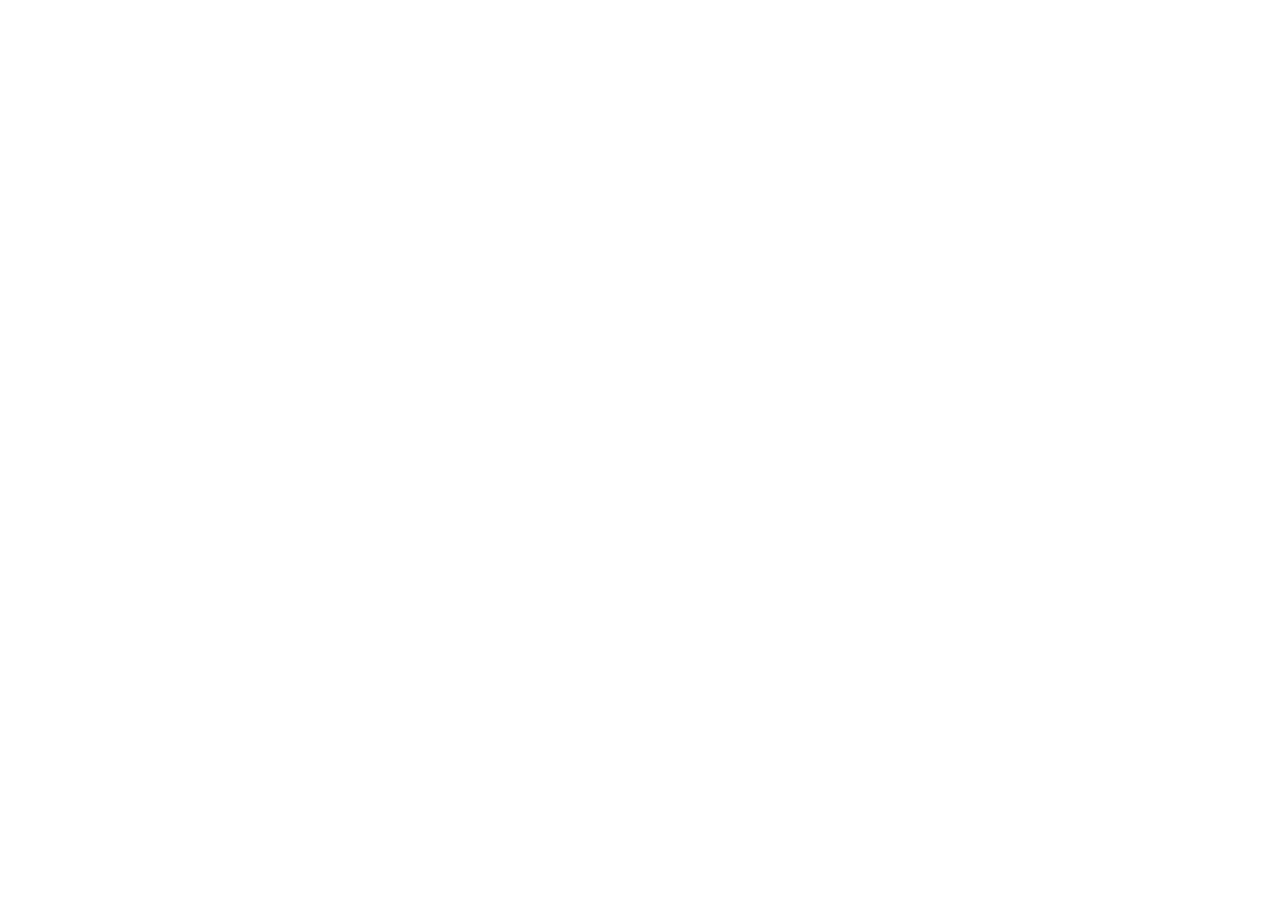
==== docs/index.html @ fcec2d0f "Update index.html" ====
<!DOCTYPE html>
<html lang="en">
<head>
    <meta charset="UTF-8">
    <meta name="viewport" content="width=device-width, initial-scale=1.0">
    <!-- Icon -->
    <script src="https://mcengine.github.io/bootstrap/script/favicon.js"></script>
    <!-- Title -->
    <title>MCEngine</title>
</head>
<body>
</body>
</html>
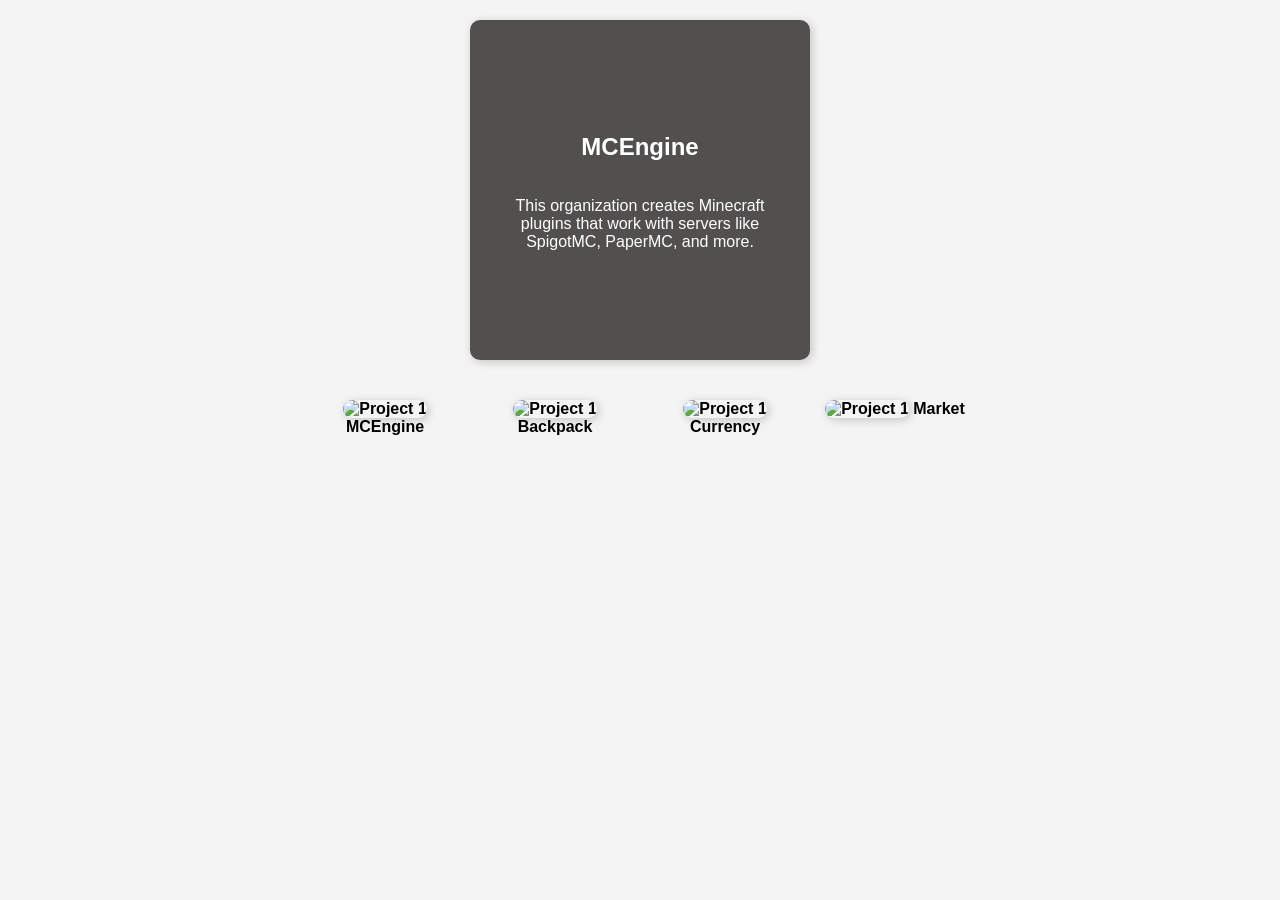
==== commit bca5feba: "Create an example information" ====
--- a/docs/index.html
+++ b/docs/index.html
@@ -5,9 +5,44 @@
     <meta name="viewport" content="width=device-width, initial-scale=1.0">
     <!-- Icon -->
     <script src="https://mcengine.github.io/bootstrap/script/favicon.js"></script>
+    <!-- CSS -->
+     <link rel="stylesheet" href="style.css">
     <!-- Title -->
     <title>MCEngine</title>
 </head>
 <body>
+    <!-- Top Square Box -->
+    <div class="header-box">
+        <h2>MCEngine</h2>
+        <p>This organization creates Minecraft plugins that work with servers like SpigotMC, PaperMC, and more.</p>
+    </div>
+
+    <!-- Project Display Loop -->
+    <div class="project-container">
+        <div class="project-item">
+            <a href="https://mcengine.github.io/mcengine-website">
+                <img src="https://i.imgur.com/gR5adWK.png" alt="Project 1">
+                MCEngine
+            </a>
+        </div>
+        <div class="project-item">
+            <a href="https://mcengine.github.io/MCEngine/backpack-website">
+                <img src="https://i.imgur.com/gR5adWK.png" alt="Project 1">
+                Backpack
+            </a>
+        </div>
+        <div class="project-item">
+            <a href="https://mcengine.github.io/MCEngine/currency-website">
+                <img src="https://i.imgur.com/gR5adWK.png" alt="Project 1">
+                Currency
+            </a>
+        </div>
+        <div class="project-item">
+            <a href="https://mcengine.github.io/MCEngine/market-website">
+                <img src="https://i.imgur.com/gR5adWK.png" alt="Project 1">
+                Market
+            </a>
+        </div>
+    </div>
 </body>
 </html>
--- a/docs/style.css
+++ b/docs/style.css
@@ -0,0 +1,53 @@
+body {
+    font-family: Arial, sans-serif;
+    text-align: center;
+    background-color: #f4f4f4;
+}
+
+/* Square Box at the Top */
+.header-box {
+    width: 300px;
+    height: 300px;
+    background-color: #524f4f;
+    color: white;
+    display: flex;
+    flex-direction: column;
+    justify-content: center;
+    align-items: center;
+    margin: 20px auto;
+    border-radius: 10px;
+    padding: 20px;
+    box-shadow: 2px 2px 10px rgba(0, 0, 0, 0.2);
+}
+
+/* Project Grid */
+.project-container {
+    display: flex;
+    flex-wrap: wrap;
+    justify-content: center;
+    gap: 20px;
+    padding: 20px;
+}
+
+.project-item {
+    width: 150px;
+    text-align: center;
+}
+
+.project-item a {
+    display: block;
+    text-decoration: none;
+    color: black;
+    font-weight: bold;
+}
+
+.project-item img {
+    width: 150;
+    height: 150px;
+    border-radius: 10px;
+    box-shadow: 2px 2px 10px rgba(0, 0, 0, 0.2);
+}
+
+.project-item a:hover {
+    color: blue;
+}
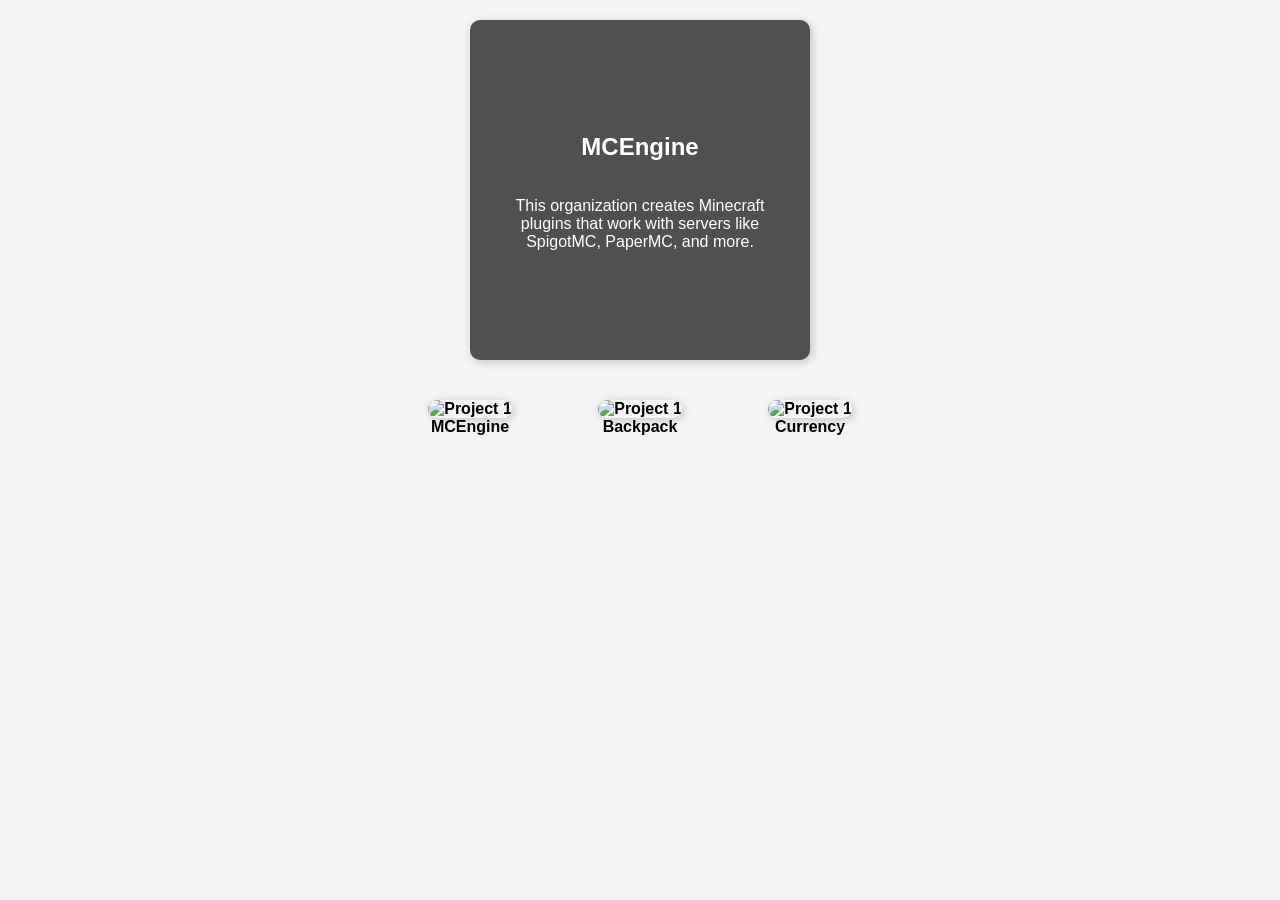
==== commit 61e6ae22: "Del invalid url, market" ====
--- a/docs/index.html
+++ b/docs/index.html
@@ -26,21 +26,15 @@
             </a>
         </div>
         <div class="project-item">
-            <a href="https://mcengine.github.io/MCEngine/backpack-website">
+            <a href="https://mcengine.github.io/backpack-website">
                 <img src="https://i.imgur.com/gR5adWK.png" alt="Project 1">
                 Backpack
             </a>
         </div>
         <div class="project-item">
-            <a href="https://mcengine.github.io/MCEngine/currency-website">
+            <a href="https://mcengine.github.io/currency-website">
                 <img src="https://i.imgur.com/gR5adWK.png" alt="Project 1">
                 Currency
-            </a>
-        </div>
-        <div class="project-item">
-            <a href="https://mcengine.github.io/MCEngine/market-website">
-                <img src="https://i.imgur.com/gR5adWK.png" alt="Project 1">
-                Market
             </a>
         </div>
     </div>
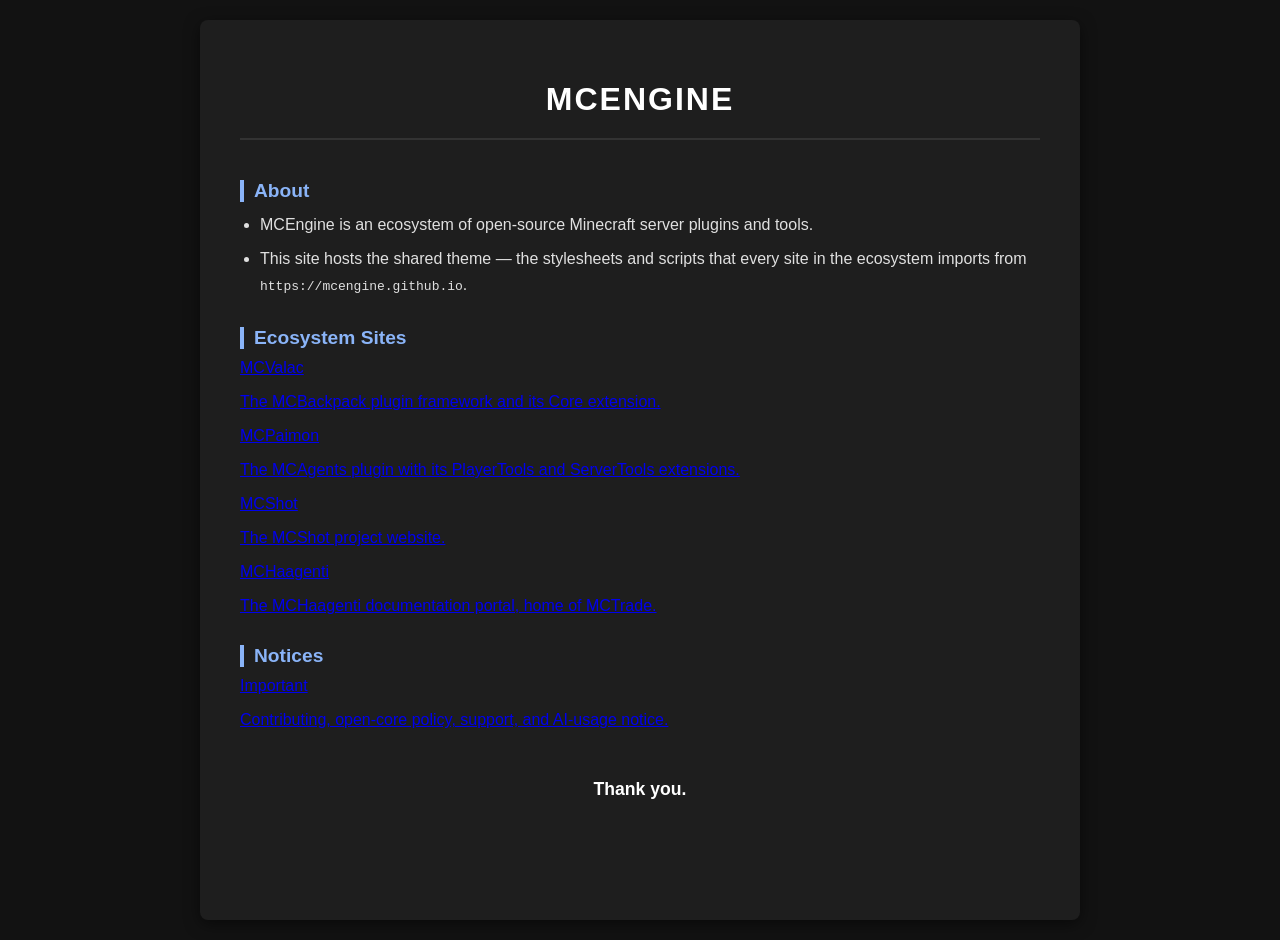
==== commit 5950a068: "feat: add ecosystem homepage with navigation blocks The site root now serves an entry page with bloc" ====
--- a/docs/index.html
+++ b/docs/index.html
@@ -3,40 +3,52 @@
 <head>
     <meta charset="UTF-8">
     <meta name="viewport" content="width=device-width, initial-scale=1.0">
-    <!-- Icon -->
-    <script src="https://mcengine.github.io/bootstrap/script/favicon.js"></script>
-    <!-- CSS -->
-     <link rel="stylesheet" href="style.css">
-    <!-- Title -->
     <title>MCEngine</title>
+    <link rel="stylesheet" href="styles/main/style.css">
+    <link rel="stylesheet" href="styles/important/main.css">
+    <script src="scripts/main/script.js" defer></script>
 </head>
 <body>
-    <!-- Top Square Box -->
-    <div class="header-box">
-        <h2>MCEngine</h2>
-        <p>This organization creates Minecraft plugins that work with servers like SpigotMC, PaperMC, and more.</p>
+
+    <div class="container">
+        <h1>MCEngine</h1>
+
+        <h2>About</h2>
+        <ul>
+            <li>MCEngine is an ecosystem of open-source Minecraft server plugins and tools.</li>
+            <li>This site hosts the shared theme — the stylesheets and scripts that every site in the ecosystem imports from <code>https://mcengine.github.io</code>.</li>
+        </ul>
+
+        <h2>Ecosystem Sites</h2>
+        <div class="blocks">
+            <a class="block" href="https://mcvalac.github.io/">
+                <div class="block-title">MCValac</div>
+                <p>The MCBackpack plugin framework and its Core extension.</p>
+            </a>
+            <a class="block" href="https://mcpaimon.github.io/">
+                <div class="block-title">MCPaimon</div>
+                <p>The MCAgents plugin with its PlayerTools and ServerTools extensions.</p>
+            </a>
+            <a class="block" href="https://mcshot.github.io/">
+                <div class="block-title">MCShot</div>
+                <p>The MCShot project website.</p>
+            </a>
+            <a class="block" href="https://mchaagenti.github.io/">
+                <div class="block-title">MCHaagenti</div>
+                <p>The MCHaagenti documentation portal, home of MCTrade.</p>
+            </a>
+        </div>
+
+        <h2>Notices</h2>
+        <div class="blocks">
+            <a class="block" href="important/">
+                <div class="block-title">Important</div>
+                <p>Contributing, open-core policy, support, and AI-usage notice.</p>
+            </a>
+        </div>
+
+        <div class="footer">Thank you.</div>
     </div>
 
-    <!-- Project Display Loop -->
-    <div class="project-container">
-        <div class="project-item">
-            <a href="https://mcengine.github.io/mcengine-website">
-                <img src="https://i.imgur.com/gR5adWK.png" alt="Project 1">
-                MCEngine
-            </a>
-        </div>
-        <div class="project-item">
-            <a href="https://mcengine.github.io/backpack-website">
-                <img src="https://i.imgur.com/gR5adWK.png" alt="Project 1">
-                Backpack
-            </a>
-        </div>
-        <div class="project-item">
-            <a href="https://mcengine.github.io/currency-website">
-                <img src="https://i.imgur.com/gR5adWK.png" alt="Project 1">
-                Currency
-            </a>
-        </div>
-    </div>
 </body>
 </html>
--- a/docs/styles/main/style.css
+++ b/docs/styles/main/style.css
@@ -0,0 +1,11 @@
+/* --- General Reset & Night Theme --- */
+body {
+    background-color: #121212; /* Very dark background */
+    color: #e0e0e0; /* Light gray text for eye comfort */
+    font-family: -apple-system, BlinkMacSystemFont, "Segoe UI", Roboto, Helvetica, Arial, sans-serif;
+    margin: 0;
+    padding: 20px;
+    display: flex;
+    justify-content: center;
+    min-height: 100vh;
+}
--- a/docs/styles/important/main.css
+++ b/docs/styles/important/main.css
@@ -0,0 +1,74 @@
+/* --- Main Container --- */
+.container {
+    max-width: 800px;
+    width: 100%;
+    background-color: #1e1e1e; /* Dark card background */
+    padding: 40px;
+    border-radius: 8px;
+    box-shadow: 0 4px 15px rgba(0,0,0,0.5);
+    overflow-wrap: break-word;
+    word-wrap: break-word;
+}
+
+/* --- Headings --- */
+h1 {
+    text-align: center; /* Centered IMPORTANT */
+    text-transform: uppercase;
+    letter-spacing: 2px;
+    color: #ffffff;
+    margin-bottom: 40px;
+    border-bottom: 2px solid #333;
+    padding-bottom: 20px;
+}
+
+h2 {
+    color: #8ab4f8; /* Soft blue accent color */
+    font-size: 1.2rem;
+    margin-top: 30px;
+    margin-bottom: 10px;
+    border-left: 4px solid #8ab4f8; /* stylistic left border */
+    padding-left: 10px;
+}
+
+/* --- Lists --- */
+ul {
+    list-style-type: disc; /* Bullet points */
+    padding-left: 20px;    /* Indentation */
+    margin: 0;
+}
+
+li {
+    margin-bottom: 8px;    /* Space between lines */
+    line-height: 1.6;
+}
+
+/* --- Warning block --- */
+.warning {
+    margin-top: 40px;
+    padding: 24px;
+    border: 1px solid #ff6b6b;
+    background-color: rgba(255, 107, 107, 0.08);
+    color: #ff6b6b;
+    text-align: center;
+    border-radius: 8px;
+}
+
+.warning-title {
+    text-transform: uppercase;
+    font-weight: 700;
+    letter-spacing: 1px;
+    margin-bottom: 12px;
+}
+
+.warning p {
+    margin: 6px 0;
+}
+
+/* --- Footer --- */
+.footer {
+    text-align: center; /* Centered Thank you */
+    margin-top: 50px;
+    font-weight: bold;
+    font-size: 1.1rem;
+    color: #fff;
+}
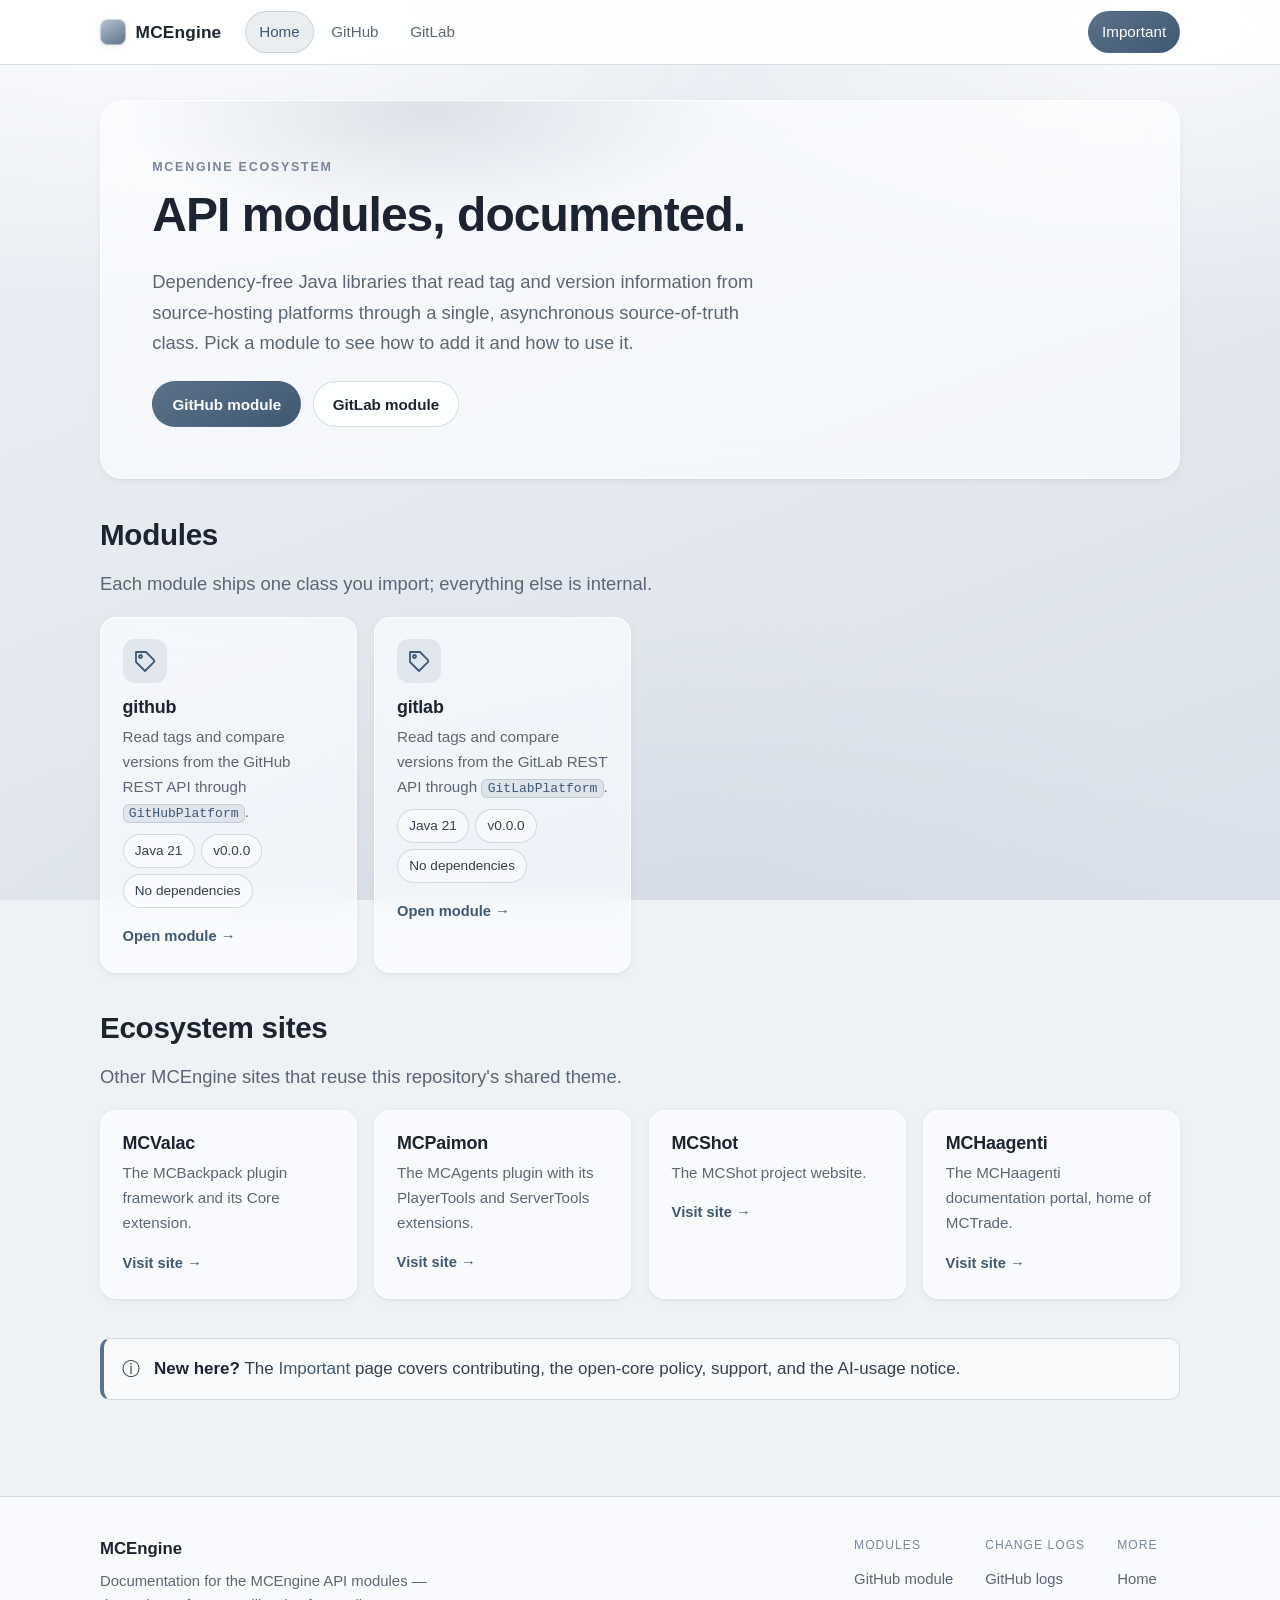
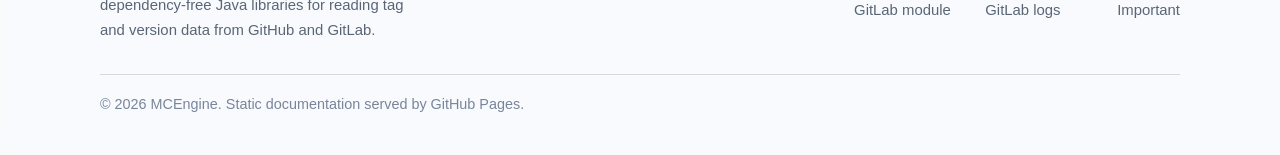
==== commit cfe7a8ce: "feat: add module documentation pages and versioned change logs Rebuild the homepage with card links " ====
--- a/docs/index.html
+++ b/docs/index.html
@@ -1,54 +1,120 @@
 <!DOCTYPE html>
 <html lang="en">
 <head>
-    <meta charset="UTF-8">
-    <meta name="viewport" content="width=device-width, initial-scale=1.0">
-    <title>MCEngine</title>
-    <link rel="stylesheet" href="styles/main/style.css">
-    <link rel="stylesheet" href="styles/important/main.css">
-    <script src="scripts/main/script.js" defer></script>
+  <meta charset="UTF-8">
+  <meta name="viewport" content="width=device-width, initial-scale=1.0">
+  <title>MCEngine — API modules documentation</title>
+  <meta name="description" content="Documentation portal for the MCEngine API modules: dependency-free Java libraries that read tag and version data from GitHub and GitLab.">
+  <script>
+    window.SITE_ROOT = "";
+    window.PAGE_SECTION = "home";
+  </script>
+  <link rel="stylesheet" href="css/main.css">
+  <link rel="stylesheet" href="css/shared/layout.css">
+  <link rel="stylesheet" href="css/shared/components.css">
+  <link rel="stylesheet" href="css/home/home.css">
+  <script src="js/site.js" defer></script>
 </head>
 <body>
+  <div id="site-header"></div>
 
-    <div class="container">
-        <h1>MCEngine</h1>
+  <main class="container">
+    <section class="hero">
+      <span class="eyebrow">MCEngine ecosystem</span>
+      <h1>API modules, documented.</h1>
+      <p class="lead">Dependency-free Java libraries that read tag and version
+        information from source-hosting platforms through a single, asynchronous
+        source-of-truth class. Pick a module to see how to add it and how to use it.</p>
+      <div class="btn-row" style="margin-top:1.4rem">
+        <a class="btn btn--primary" href="github/index.html">GitHub module</a>
+        <a class="btn" href="gitlab/index.html">GitLab module</a>
+      </div>
+    </section>
 
-        <h2>About</h2>
-        <ul>
-            <li>MCEngine is an ecosystem of open-source Minecraft server plugins and tools.</li>
-            <li>This site hosts the shared theme — the stylesheets and scripts that every site in the ecosystem imports from <code>https://mcengine.github.io</code>.</li>
-        </ul>
+    <section class="home-section" aria-labelledby="modules-title">
+      <div class="home-section__head">
+        <h2 id="modules-title" class="section-title">Modules</h2>
+        <p class="lead">Each module ships one class you import; everything else is internal.</p>
+      </div>
+      <div class="card-grid">
+        <a class="card" href="github/index.html">
+          <span class="card__icon" aria-hidden="true">
+            <svg viewBox="0 0 24 24" fill="none" stroke="currentColor" stroke-width="1.8" stroke-linecap="round" stroke-linejoin="round">
+              <path d="M20.59 13.41 12 22l-9-9V3h10l7.59 7.59a2 2 0 0 1 0 2.82Z"></path>
+              <circle cx="7.5" cy="7.5" r="1.5"></circle>
+            </svg>
+          </span>
+          <h3 class="card__title">github</h3>
+          <p class="card__desc">Read tags and compare versions from the GitHub REST API through
+            <code>GitHubPlatform</code>.</p>
+          <div class="module-meta">
+            <span class="chip">Java 21</span>
+            <span class="chip">v0.0.0</span>
+            <span class="chip">No dependencies</span>
+          </div>
+          <span class="card__more">Open module &rarr;</span>
+        </a>
 
-        <h2>Ecosystem Sites</h2>
-        <div class="blocks">
-            <a class="block" href="https://mcvalac.github.io/">
-                <div class="block-title">MCValac</div>
-                <p>The MCBackpack plugin framework and its Core extension.</p>
-            </a>
-            <a class="block" href="https://mcpaimon.github.io/">
-                <div class="block-title">MCPaimon</div>
-                <p>The MCAgents plugin with its PlayerTools and ServerTools extensions.</p>
-            </a>
-            <a class="block" href="https://mcshot.github.io/">
-                <div class="block-title">MCShot</div>
-                <p>The MCShot project website.</p>
-            </a>
-            <a class="block" href="https://mchaagenti.github.io/">
-                <div class="block-title">MCHaagenti</div>
-                <p>The MCHaagenti documentation portal, home of MCTrade.</p>
-            </a>
+        <a class="card" href="gitlab/index.html">
+          <span class="card__icon" aria-hidden="true">
+            <svg viewBox="0 0 24 24" fill="none" stroke="currentColor" stroke-width="1.8" stroke-linecap="round" stroke-linejoin="round">
+              <path d="M20.59 13.41 12 22l-9-9V3h10l7.59 7.59a2 2 0 0 1 0 2.82Z"></path>
+              <circle cx="7.5" cy="7.5" r="1.5"></circle>
+            </svg>
+          </span>
+          <h3 class="card__title">gitlab</h3>
+          <p class="card__desc">Read tags and compare versions from the GitLab REST API through
+            <code>GitLabPlatform</code>.</p>
+          <div class="module-meta">
+            <span class="chip">Java 21</span>
+            <span class="chip">v0.0.0</span>
+            <span class="chip">No dependencies</span>
+          </div>
+          <span class="card__more">Open module &rarr;</span>
+        </a>
+      </div>
+    </section>
+
+    <section class="home-section" aria-labelledby="ecosystem-title">
+      <div class="home-section__head">
+        <h2 id="ecosystem-title" class="section-title">Ecosystem sites</h2>
+        <p class="lead">Other MCEngine sites that reuse this repository's shared theme.</p>
+      </div>
+      <div class="card-grid">
+        <a class="card" href="https://mcvalac.github.io/" target="_blank" rel="noopener">
+          <h3 class="card__title">MCValac</h3>
+          <p class="card__desc">The MCBackpack plugin framework and its Core extension.</p>
+          <span class="card__more">Visit site &rarr;</span>
+        </a>
+        <a class="card" href="https://mcpaimon.github.io/" target="_blank" rel="noopener">
+          <h3 class="card__title">MCPaimon</h3>
+          <p class="card__desc">The MCAgents plugin with its PlayerTools and ServerTools extensions.</p>
+          <span class="card__more">Visit site &rarr;</span>
+        </a>
+        <a class="card" href="https://mcshot.github.io/" target="_blank" rel="noopener">
+          <h3 class="card__title">MCShot</h3>
+          <p class="card__desc">The MCShot project website.</p>
+          <span class="card__more">Visit site &rarr;</span>
+        </a>
+        <a class="card" href="https://mchaagenti.github.io/" target="_blank" rel="noopener">
+          <h3 class="card__title">MCHaagenti</h3>
+          <p class="card__desc">The MCHaagenti documentation portal, home of MCTrade.</p>
+          <span class="card__more">Visit site &rarr;</span>
+        </a>
+      </div>
+    </section>
+
+    <section class="home-section">
+      <div class="callout callout--info">
+        <span class="callout__icon" aria-hidden="true">&#9432;</span>
+        <div class="callout__body">
+          <p><strong>New here?</strong> The <a href="important/index.html">Important</a> page
+            covers contributing, the open-core policy, support, and the AI-usage notice.</p>
         </div>
+      </div>
+    </section>
+  </main>
 
-        <h2>Notices</h2>
-        <div class="blocks">
-            <a class="block" href="important/">
-                <div class="block-title">Important</div>
-                <p>Contributing, open-core policy, support, and AI-usage notice.</p>
-            </a>
-        </div>
-
-        <div class="footer">Thank you.</div>
-    </div>
-
+  <div id="site-footer"></div>
 </body>
 </html>
--- a/docs/css/main.css
+++ b/docs/css/main.css
@@ -0,0 +1,178 @@
+/* ==========================================================================
+   Silver Glass — root tokens + base element styles.
+   Source of truth for the visual language is DESIGN.md. Rebrand by editing
+   tokens here only; components inherit automatically.
+   ========================================================================== */
+
+:root {
+  /* Palette — white & silver */
+  --white: #ffffff;
+  --silver-050: #f6f8fb;
+  --silver-100: #eef1f6;
+  --silver-200: #e2e7ee;
+  --silver-300: #d2d9e3;
+  --silver-400: #b9c2d0;
+  --silver-500: #9aa6b8;
+  --silver-600: #78859a;
+
+  /* Ink — text */
+  --ink-900: #1b2430;
+  --ink-700: #333f4f;
+  --ink-500: #5a6676;
+  --ink-400: #78859a;
+
+  /* Accent & intent */
+  --accent: #5b7189;
+  --accent-strong: #3f5872;
+  --accent-soft: rgba(91, 113, 137, .12);
+  --sponsor: #d6336c;
+  --sponsor-soft: rgba(214, 51, 108, .10);
+
+  --ok: #1f7a54;
+  --warn: #9a6b16;
+  --danger: var(--sponsor);
+
+  /* Transparent glass surfaces */
+  --glass: rgba(255, 255, 255, .62);
+  --glass-strong: rgba(255, 255, 255, .90);
+  --glass-faint: rgba(255, 255, 255, .40);
+  --glass-border: rgba(255, 255, 255, .75);
+  --hairline: rgba(120, 133, 154, .28);
+  --surface-solid: rgba(255, 255, 255, .98);
+  --blur: saturate(160%) blur(14px);
+
+  /* Shadows */
+  --shadow-sm: 0 1px 2px rgba(27, 36, 48, .06), 0 2px 8px rgba(27, 36, 48, .05);
+  --shadow-md: 0 6px 22px rgba(27, 36, 48, .10);
+  --shadow-lg: 0 18px 48px rgba(27, 36, 48, .16);
+
+  /* Geometry */
+  --radius-sm: 10px;
+  --radius: 16px;
+  --radius-lg: 22px;
+  --maxw: 1120px;
+  --header-h: 64px;
+
+  /* Type */
+  --font: -apple-system, BlinkMacSystemFont, "Segoe UI", Roboto, "Helvetica Neue",
+    Arial, "Noto Sans", sans-serif;
+  --mono: ui-monospace, SFMono-Regular, "SF Mono", "JetBrains Mono", Menlo,
+    Consolas, "Liberation Mono", monospace;
+}
+
+/* ---- Reset ---- */
+*,
+*::before,
+*::after {
+  box-sizing: border-box;
+}
+
+html {
+  scroll-behavior: smooth;
+}
+
+body {
+  margin: 0;
+  min-height: 100vh;
+  font-family: var(--font);
+  font-size: 17px;
+  line-height: 1.65;
+  color: var(--ink-700);
+  -webkit-font-smoothing: antialiased;
+  text-rendering: optimizeLegibility;
+
+  /* Fixed, layered silver gradient backdrop */
+  background-color: var(--silver-100);
+  background-image:
+    radial-gradient(1100px 620px at 12% -8%, rgba(255, 255, 255, .95), rgba(255, 255, 255, 0) 60%),
+    radial-gradient(980px 560px at 92% 2%, rgba(255, 255, 255, .70), rgba(255, 255, 255, 0) 55%),
+    radial-gradient(1200px 760px at 50% 118%, var(--silver-300), rgba(210, 217, 227, 0) 60%),
+    linear-gradient(160deg, var(--silver-100) 0%, #dbe1ea 100%);
+  background-attachment: fixed;
+  background-repeat: no-repeat;
+}
+
+img {
+  max-width: 100%;
+  height: auto;
+}
+
+/* ---- Headings & text ---- */
+h1,
+h2,
+h3,
+h4 {
+  color: var(--ink-900);
+  line-height: 1.18;
+  letter-spacing: -0.01em;
+  margin: 0 0 .5em;
+}
+
+h1 {
+  font-size: clamp(2rem, 4.6vw, 3rem);
+  letter-spacing: -0.02em;
+}
+
+h2 {
+  font-size: clamp(1.4rem, 2.6vw, 1.85rem);
+}
+
+h3 {
+  font-size: 1.2rem;
+}
+
+p {
+  margin: 0 0 1rem;
+}
+
+a {
+  color: var(--accent-strong);
+  text-decoration: none;
+}
+
+a:hover {
+  text-decoration: underline;
+}
+
+strong {
+  color: var(--ink-900);
+}
+
+hr {
+  border: 0;
+  border-top: 1px solid var(--hairline);
+  margin: 2rem 0;
+}
+
+ul,
+ol {
+  margin: 0 0 1rem;
+  padding-left: 1.35rem;
+}
+
+li {
+  margin: .3rem 0;
+}
+
+/* ---- Inline & block code (base; refined in components.css) ---- */
+code {
+  font-family: var(--mono);
+  font-size: .88em;
+}
+
+/* ---- Visible focus for keyboard users ---- */
+:focus-visible {
+  outline: 2px solid var(--accent-strong);
+  outline-offset: 2px;
+  border-radius: 4px;
+}
+
+/* Respect reduced-motion preferences. */
+@media (prefers-reduced-motion: reduce) {
+  * {
+    animation-duration: .001ms !important;
+    animation-iteration-count: 1 !important;
+    transition-duration: .001ms !important;
+    scroll-behavior: auto !important;
+  }
+}
--- a/docs/css/shared/layout.css
+++ b/docs/css/shared/layout.css
@@ -0,0 +1,304 @@
+/* ==========================================================================
+   Silver Glass — shared layout: header/nav, footer, breadcrumbs, container.
+   ========================================================================== */
+
+/* ---- Container ---- */
+.container {
+  width: 100%;
+  max-width: var(--maxw);
+  margin-inline: auto;
+  padding-inline: 20px;
+}
+
+.container.narrow {
+  max-width: 880px;
+}
+
+main {
+  display: block;
+  padding-block: 2.2rem 1rem;
+}
+
+/* ---- Header ---- */
+.site-header {
+  position: sticky;
+  top: 0;
+  z-index: 40;
+  background: var(--glass-strong);
+  -webkit-backdrop-filter: var(--blur);
+  backdrop-filter: var(--blur);
+  border-bottom: 1px solid var(--hairline);
+}
+
+.nav {
+  position: relative;
+  width: 100%;
+  max-width: var(--maxw);
+  margin-inline: auto;
+  padding-inline: 20px;
+  height: var(--header-h);
+  display: flex;
+  align-items: center;
+  gap: 1rem;
+}
+
+.nav__brand {
+  display: inline-flex;
+  align-items: center;
+  gap: .6rem;
+  font-weight: 700;
+  font-size: 1.08rem;
+  color: var(--ink-900);
+  letter-spacing: .01em;
+}
+
+.nav__brand:hover {
+  text-decoration: none;
+}
+
+.nav__brand-mark {
+  width: 26px;
+  height: 26px;
+  border-radius: 8px;
+  background: linear-gradient(150deg, var(--silver-400), var(--accent));
+  box-shadow: inset 0 0 0 1px rgba(255, 255, 255, .45), var(--shadow-sm);
+}
+
+/* ---- Nav links ---- */
+.nav__links {
+  display: flex;
+  align-items: center;
+  gap: .25rem;
+  margin-left: .5rem;
+  flex: 1 1 auto;
+}
+
+.nav__spacer {
+  flex: 1 1 auto;
+}
+
+.nav__link {
+  display: inline-flex;
+  align-items: center;
+  gap: .4rem;
+  padding: .45rem .8rem;
+  border-radius: 999px;
+  color: var(--ink-500);
+  font-weight: 500;
+  font-size: .95rem;
+  border: 1px solid transparent;
+  transition: color .15s ease, background-color .15s ease, border-color .15s ease;
+  white-space: nowrap;
+}
+
+.nav__link:hover {
+  color: var(--ink-900);
+  background: var(--glass-faint);
+  text-decoration: none;
+}
+
+.nav__link.is-active {
+  color: var(--accent-strong);
+  background: var(--accent-soft);
+  border-color: var(--hairline);
+}
+
+.nav__cta {
+  color: var(--white);
+  background: linear-gradient(150deg, var(--accent), var(--accent-strong));
+  border-color: transparent;
+}
+
+.nav__cta:hover {
+  color: var(--white);
+  background: linear-gradient(150deg, var(--accent-strong), var(--accent-strong));
+  box-shadow: var(--shadow-sm);
+}
+
+.nav__cta.is-active {
+  color: var(--white);
+}
+
+/* ---- Optional dropdown (portable; opens on hover / focus-within) ---- */
+.nav__dd {
+  position: relative;
+}
+
+.nav__dd__menu {
+  position: absolute;
+  top: calc(100% + 6px);
+  left: 0;
+  min-width: 190px;
+  display: none;
+  flex-direction: column;
+  gap: .1rem;
+  padding: .35rem;
+  /* Content-covering overlay: opaque, no blur (see DESIGN.md §3). */
+  background: var(--surface-solid);
+  border: 1px solid var(--hairline);
+  border-radius: var(--radius-sm);
+  box-shadow: var(--shadow-md);
+  z-index: 45;
+}
+
+.nav__dd:hover .nav__dd__menu,
+.nav__dd:focus-within .nav__dd__menu {
+  display: flex;
+}
+
+/* ---- Mobile menu toggle ---- */
+.nav__toggle {
+  display: none;
+  margin-left: auto;
+  width: 42px;
+  height: 42px;
+  padding: 0;
+  align-items: center;
+  justify-content: center;
+  background: var(--glass-faint);
+  border: 1px solid var(--hairline);
+  border-radius: 10px;
+  color: var(--ink-900);
+  cursor: pointer;
+}
+
+.nav__toggle:hover {
+  background: var(--glass);
+}
+
+.nav__toggle svg {
+  width: 20px;
+  height: 20px;
+}
+
+@media (max-width: 900px) {
+  .nav__toggle {
+    display: inline-flex;
+  }
+
+  .nav__links {
+    display: none;
+    position: absolute;
+    top: var(--header-h);
+    left: 0;
+    right: 0;
+    margin: 0;
+    flex-direction: column;
+    align-items: stretch;
+    gap: .1rem;
+    padding: .6rem;
+    /* Content-covering overlay: opaque, no blur (see DESIGN.md §3). */
+    background: var(--surface-solid);
+    -webkit-backdrop-filter: none;
+    backdrop-filter: none;
+    border-bottom: 1px solid var(--hairline);
+    box-shadow: var(--shadow-md);
+  }
+
+  .nav__links.is-open {
+    display: flex;
+  }
+
+  .nav__spacer {
+    display: none;
+  }
+
+  .nav__link {
+    justify-content: flex-start;
+  }
+
+  .nav__dd__menu {
+    position: static;
+    display: flex;
+    padding: 0 0 0 .8rem;
+    border: 0;
+    box-shadow: none;
+    background: transparent;
+    min-width: 0;
+  }
+}
+
+/* ---- Breadcrumbs ---- */
+.breadcrumbs {
+  display: flex;
+  flex-wrap: wrap;
+  align-items: center;
+  gap: .45rem;
+  font-size: .9rem;
+  color: var(--ink-400);
+  margin-bottom: 1.2rem;
+}
+
+.breadcrumbs a {
+  color: var(--ink-500);
+}
+
+.breadcrumbs .sep {
+  color: var(--silver-500);
+}
+
+/* ---- Footer ---- */
+.site-footer {
+  margin-top: 4rem;
+  border-top: 1px solid var(--hairline);
+  background: var(--glass);
+  -webkit-backdrop-filter: var(--blur);
+  backdrop-filter: var(--blur);
+}
+
+.site-footer__inner {
+  display: flex;
+  flex-wrap: wrap;
+  gap: 2rem;
+  padding-block: 2.4rem;
+}
+
+.site-footer__brand {
+  flex: 1 1 260px;
+  min-width: 220px;
+}
+
+.site-footer__title {
+  font-weight: 700;
+  color: var(--ink-900);
+  font-size: 1.05rem;
+  margin-bottom: .35rem;
+}
+
+.site-footer__tag {
+  color: var(--ink-500);
+  font-size: .93rem;
+  margin: 0;
+  max-width: 40ch;
+}
+
+.site-footer__col {
+  display: flex;
+  flex-direction: column;
+  gap: .45rem;
+}
+
+.site-footer__col a {
+  color: var(--ink-500);
+  font-size: .93rem;
+}
+
+.site-footer__col a:hover {
+  color: var(--accent-strong);
+}
+
+.site-footer__heading {
+  font-size: .76rem;
+  text-transform: uppercase;
+  letter-spacing: .08em;
+  color: var(--ink-400);
+  margin-bottom: .25rem;
+}
+
+.site-footer__bottom {
+  flex-basis: 100%;
+  border-top: 1px solid var(--hairline);
+  padding-top: 1.1rem;
+  color: var(--ink-400);
+  font-size: .9rem;
+}
--- a/docs/css/shared/components.css
+++ b/docs/css/shared/components.css
@@ -0,0 +1,486 @@
+/* ==========================================================================
+   Silver Glass — shared components. Compose these before writing new CSS.
+   Glass recipe (DESIGN.md §3): translucent fill, hairline highlight border,
+   soft shadow, rounded corners.
+   ========================================================================== */
+
+/* ---- Eyebrow & lead ---- */
+.eyebrow {
+  display: inline-block;
+  font-size: .78rem;
+  font-weight: 700;
+  letter-spacing: .14em;
+  text-transform: uppercase;
+  color: var(--ink-400);
+}
+
+.lead {
+  font-size: 1.15rem;
+  color: var(--ink-500);
+  max-width: 62ch;
+}
+
+/* ---- Glass surface shared by hero / panel / card ---- */
+.hero,
+.panel,
+.section,
+.card {
+  background: var(--glass);
+  -webkit-backdrop-filter: var(--blur);
+  backdrop-filter: var(--blur);
+  border: 1px solid var(--glass-border);
+  box-shadow: var(--shadow-sm);
+  border-radius: var(--radius);
+}
+
+/* ---- Hero ---- */
+.hero {
+  position: relative;
+  overflow: hidden;
+  border-radius: var(--radius-lg);
+  padding: clamp(1.8rem, 4vw, 3.2rem);
+  margin-bottom: 1.6rem;
+}
+
+.hero::before {
+  content: "";
+  position: absolute;
+  inset: -40% 30% auto -10%;
+  height: 320px;
+  background: radial-gradient(closest-side, rgba(91, 113, 137, .18), rgba(91, 113, 137, 0) 70%);
+  pointer-events: none;
+}
+
+.hero > * {
+  position: relative;
+}
+
+.hero h1 {
+  margin-top: .4rem;
+}
+
+.hero .lead {
+  margin-bottom: 0;
+}
+
+/* ---- Panel / section ---- */
+.panel,
+.section {
+  padding: clamp(1.3rem, 2.6vw, 2rem);
+  margin-bottom: 1.6rem;
+}
+
+.panel > :last-child,
+.section > :last-child,
+.hero > :last-child,
+.card > :last-child {
+  margin-bottom: 0;
+}
+
+/* ---- Card grid ---- */
+.card-grid {
+  display: grid;
+  grid-template-columns: repeat(auto-fill, minmax(248px, 1fr));
+  gap: 1.1rem;
+}
+
+.card {
+  display: block;
+  padding: 1.35rem;
+  color: inherit;
+}
+
+a.card {
+  transition: transform .18s ease, box-shadow .18s ease, border-color .18s ease;
+}
+
+a.card:hover {
+  transform: translateY(-4px);
+  box-shadow: var(--shadow-lg);
+  text-decoration: none;
+  border-color: var(--white);
+}
+
+.card__icon {
+  display: inline-flex;
+  align-items: center;
+  justify-content: center;
+  width: 44px;
+  height: 44px;
+  border-radius: 12px;
+  background: var(--accent-soft);
+  color: var(--accent-strong);
+  margin-bottom: .85rem;
+  font-size: 1.35rem;
+}
+
+.card__icon svg {
+  width: 24px;
+  height: 24px;
+}
+
+.card__title {
+  font-weight: 700;
+  color: var(--ink-900);
+  font-size: 1.12rem;
+  margin: 0 0 .35rem;
+}
+
+.card__desc {
+  color: var(--ink-500);
+  font-size: .95rem;
+  margin: 0;
+}
+
+.card__more {
+  display: inline-block;
+  margin-top: 1rem;
+  font-weight: 600;
+  font-size: .92rem;
+  color: var(--accent-strong);
+}
+
+a.card:hover .card__more {
+  text-decoration: underline;
+}
+
+/* ---- Feature list ---- */
+.feature-list {
+  list-style: none;
+  margin: 0;
+  padding: 0;
+  display: grid;
+  gap: .7rem;
+}
+
+.feature-list li {
+  margin: 0;
+  padding: .9rem 1.1rem;
+  background: var(--glass-faint);
+  border: 1px solid var(--hairline);
+  border-radius: var(--radius-sm);
+  color: var(--ink-700);
+}
+
+.feature-list li strong {
+  display: block;
+}
+
+/* ---- Accordion (native <details>) ---- */
+.accordion {
+  display: grid;
+  gap: .7rem;
+}
+
+details.acc {
+  background: var(--glass);
+  border: 1px solid var(--glass-border);
+  border-radius: var(--radius-sm);
+  box-shadow: var(--shadow-sm);
+  overflow: hidden;
+}
+
+details.acc > summary {
+  list-style: none;
+  cursor: pointer;
+  padding: .95rem 1.15rem;
+  font-weight: 600;
+  color: var(--ink-900);
+  display: flex;
+  align-items: center;
+  justify-content: space-between;
+  gap: 1rem;
+}
+
+details.acc > summary::-webkit-details-marker {
+  display: none;
+}
+
+details.acc > summary::after {
+  content: "+";
+  font-weight: 400;
+  font-size: 1.3rem;
+  line-height: 1;
+  color: var(--accent);
+  transition: transform .15s ease;
+}
+
+details.acc[open] > summary::after {
+  content: "\2013"; /* en dash */
+}
+
+.acc__body {
+  padding: 0 1.15rem 1.1rem;
+  color: var(--ink-700);
+}
+
+.acc__body > :last-child {
+  margin-bottom: 0;
+}
+
+/* ---- Code ---- */
+pre {
+  margin: 0 0 1rem;
+  padding: 1.05rem 1.2rem;
+  background: #1c2431;
+  color: #e7edf5;
+  border-radius: var(--radius-sm);
+  overflow-x: auto;
+  font-family: var(--mono);
+  font-size: .88rem;
+  line-height: 1.6;
+  box-shadow: var(--shadow-sm);
+}
+
+pre code {
+  font-size: inherit;
+  color: inherit;
+  background: none;
+  padding: 0;
+  border: 0;
+  white-space: pre;
+}
+
+:not(pre) > code {
+  font-family: var(--mono);
+  font-size: .86em;
+  color: var(--accent-strong);
+  background: var(--accent-soft);
+  border: 1px solid var(--hairline);
+  border-radius: 6px;
+  padding: .08em .4em;
+  word-break: break-word;
+}
+
+.code-label {
+  display: block;
+  font-size: .78rem;
+  font-weight: 600;
+  letter-spacing: .04em;
+  text-transform: uppercase;
+  color: var(--ink-400);
+  margin: 0 0 .4rem;
+}
+
+/* ---- Tables ---- */
+.table-wrap {
+  overflow-x: auto;
+  border: 1px solid var(--hairline);
+  border-radius: var(--radius-sm);
+  box-shadow: var(--shadow-sm);
+  margin: 0 0 1rem;
+  background: var(--glass);
+}
+
+.table-wrap table {
+  width: 100%;
+  border-collapse: collapse;
+  min-width: 460px;
+}
+
+.table-wrap th,
+.table-wrap td {
+  text-align: left;
+  padding: .7rem .9rem;
+  border-bottom: 1px solid var(--hairline);
+  vertical-align: top;
+  font-size: .95rem;
+}
+
+.table-wrap thead th {
+  background: var(--glass-faint);
+  color: var(--ink-900);
+  font-size: .8rem;
+  text-transform: uppercase;
+  letter-spacing: .05em;
+}
+
+.table-wrap tbody tr:last-child td {
+  border-bottom: 0;
+}
+
+/* ---- Badges & chips ---- */
+.badge {
+  display: inline-flex;
+  align-items: center;
+  gap: .35rem;
+  font-size: .74rem;
+  font-weight: 700;
+  letter-spacing: .04em;
+  text-transform: uppercase;
+  padding: .2rem .6rem;
+  border-radius: 999px;
+  border: 1px solid var(--hairline);
+  color: var(--ink-500);
+  background: var(--glass-faint);
+}
+
+.badge--accent {
+  color: var(--accent-strong);
+  background: var(--accent-soft);
+  border-color: transparent;
+}
+
+.badge--ok {
+  color: var(--ok);
+  background: rgba(31, 122, 84, .12);
+  border-color: transparent;
+}
+
+.badge--warn {
+  color: var(--warn);
+  background: rgba(154, 107, 22, .12);
+  border-color: transparent;
+}
+
+.chip-row {
+  display: flex;
+  flex-wrap: wrap;
+  gap: .5rem;
+}
+
+.chip {
+  display: inline-flex;
+  align-items: center;
+  gap: .35rem;
+  font-size: .85rem;
+  font-weight: 500;
+  padding: .3rem .7rem;
+  border-radius: 999px;
+  border: 1px solid var(--hairline);
+  background: var(--glass-faint);
+  color: var(--ink-700);
+}
+
+/* ---- Buttons ---- */
+.btn-row {
+  display: flex;
+  flex-wrap: wrap;
+  gap: .7rem;
+}
+
+.btn {
+  display: inline-flex;
+  align-items: center;
+  gap: .5rem;
+  padding: .6rem 1.2rem;
+  border-radius: 999px;
+  font-weight: 600;
+  font-size: .95rem;
+  cursor: pointer;
+  border: 1px solid var(--hairline);
+  background: var(--glass-strong);
+  color: var(--ink-900);
+  transition: transform .15s ease, box-shadow .15s ease;
+}
+
+.btn:hover {
+  transform: translateY(-1px);
+  box-shadow: var(--shadow-md);
+  text-decoration: none;
+}
+
+.btn--primary {
+  color: var(--white);
+  border-color: transparent;
+  background: linear-gradient(150deg, var(--accent), var(--accent-strong));
+}
+
+.btn--primary:hover {
+  color: var(--white);
+}
+
+.btn--sponsor {
+  color: var(--white);
+  border-color: transparent;
+  background: linear-gradient(150deg, #e35c8a, var(--sponsor));
+}
+
+.btn--sponsor:hover {
+  color: var(--white);
+}
+
+/* ---- Callouts ---- */
+.callout {
+  display: flex;
+  gap: .85rem;
+  padding: 1rem 1.15rem;
+  border-radius: var(--radius-sm);
+  border: 1px solid var(--hairline);
+  border-left-width: 4px;
+  background: var(--glass);
+  margin: 0 0 1rem;
+}
+
+.callout__icon {
+  flex: 0 0 auto;
+  font-size: 1.15rem;
+  line-height: 1.5;
+}
+
+.callout__body {
+  color: var(--ink-700);
+}
+
+.callout__body > :last-child {
+  margin-bottom: 0;
+}
+
+.callout--info {
+  border-left-color: var(--accent);
+}
+
+.callout--warn {
+  border-left-color: var(--warn);
+  background: rgba(154, 107, 22, .06);
+}
+
+.callout--danger {
+  border-left-color: var(--danger);
+  background: var(--sponsor-soft);
+}
+
+/* ---- Definition list ---- */
+.deflist {
+  display: grid;
+  gap: 0;
+  border: 1px solid var(--hairline);
+  border-radius: var(--radius-sm);
+  overflow: hidden;
+  background: var(--glass);
+}
+
+.deflist__row {
+  display: grid;
+  grid-template-columns: minmax(140px, 220px) 1fr;
+  gap: 1rem;
+  padding: .8rem 1rem;
+  border-bottom: 1px solid var(--hairline);
+}
+
+.deflist__row:last-child {
+  border-bottom: 0;
+}
+
+.deflist__term {
+  font-weight: 600;
+  color: var(--ink-900);
+  font-family: var(--mono);
+  font-size: .9rem;
+}
+
+@media (max-width: 560px) {
+  .deflist__row {
+    grid-template-columns: 1fr;
+    gap: .25rem;
+  }
+}
+
+/* ---- Utility spacing ---- */
+.stack > * + * {
+  margin-top: 1.1rem;
+}
+
+.section-title {
+  margin-bottom: 1rem;
+}
--- a/docs/css/home/home.css
+++ b/docs/css/home/home.css
@@ -0,0 +1,19 @@
+/* ==========================================================================
+   Home page — section-specific layout only.
+   ========================================================================== */
+
+.home-section {
+  margin-top: 2.4rem;
+}
+
+.home-section__head {
+  margin-bottom: 1.1rem;
+}
+
+/* Small meta row under a module card title. */
+.module-meta {
+  display: flex;
+  flex-wrap: wrap;
+  gap: .4rem;
+  margin: .6rem 0 0;
+}
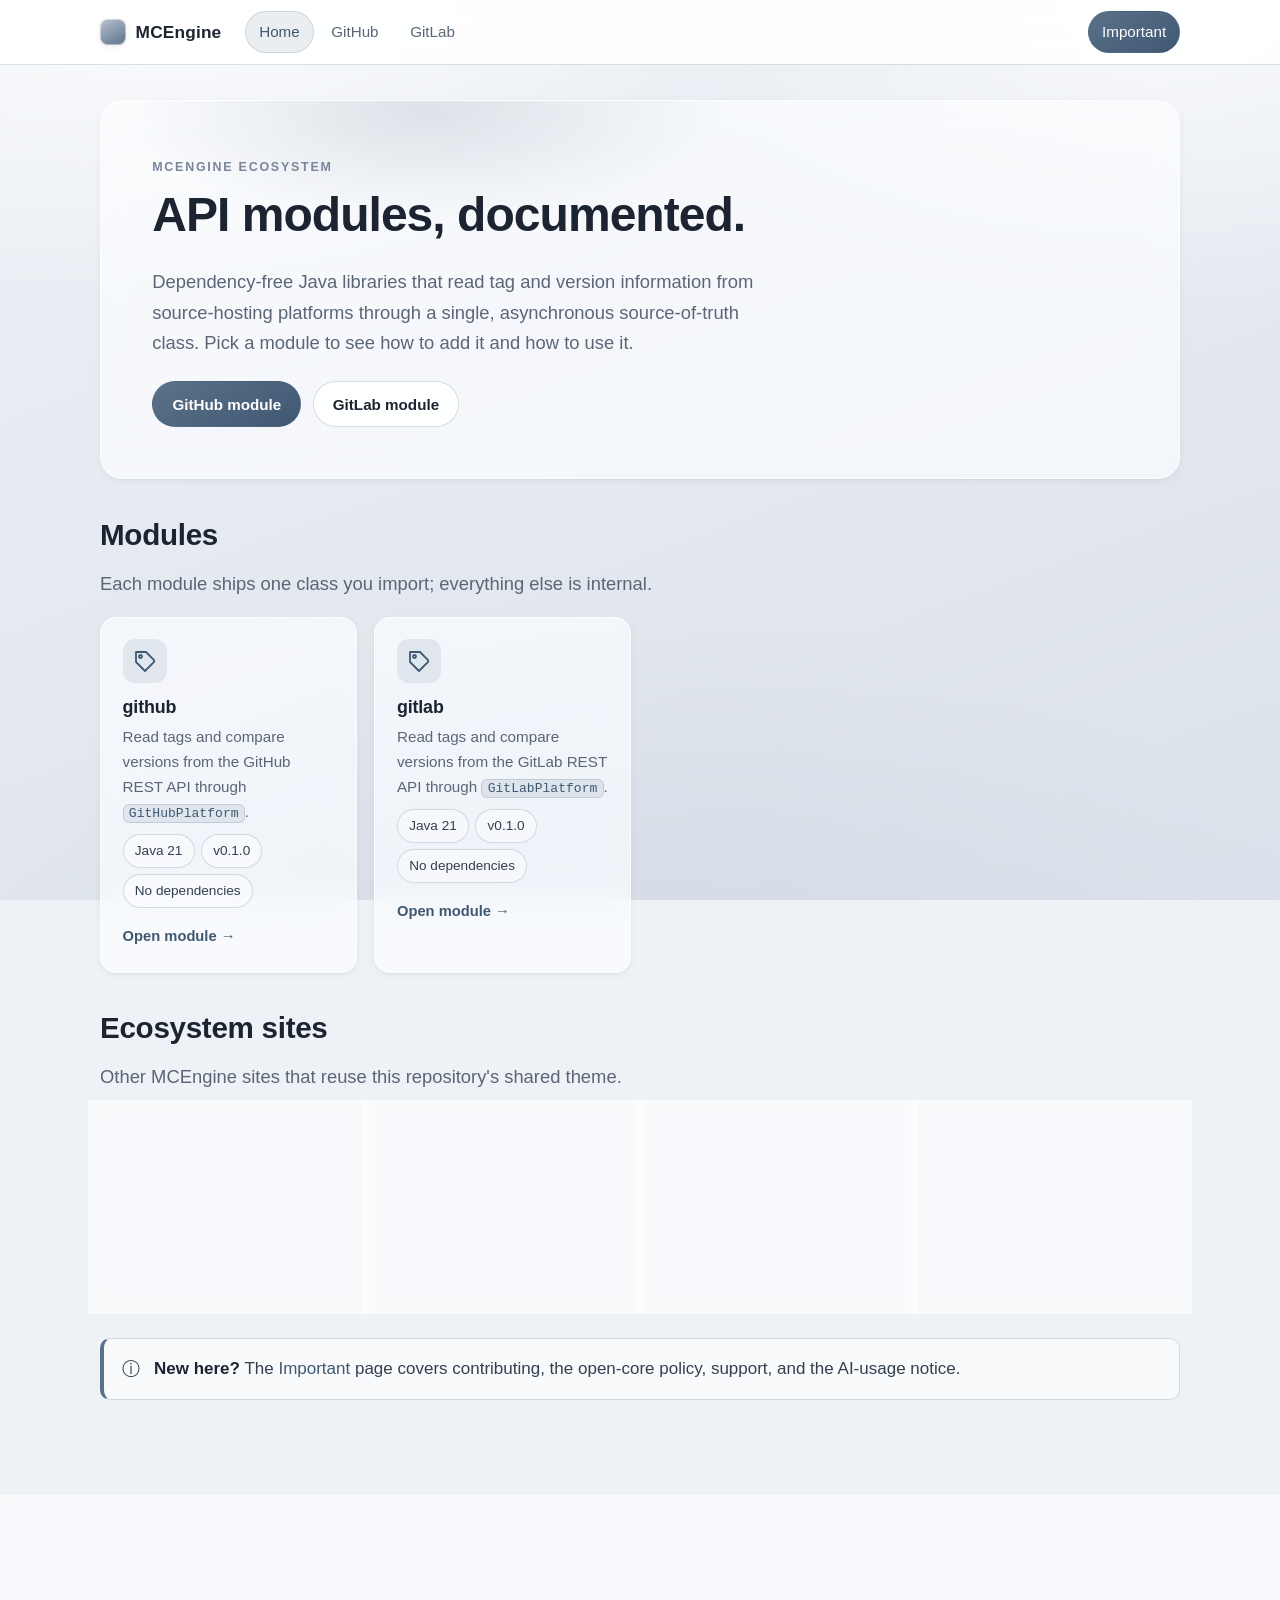
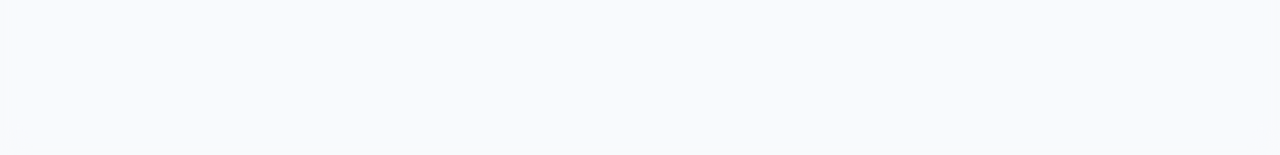
==== commit 03251aa2: "docs: document module v0.1.0 release Add the new compareVersion, getAllTags, getRateLimit, and getLa" ====
--- a/docs/index.html
+++ b/docs/index.html
@@ -49,7 +49,7 @@
             <code>GitHubPlatform</code>.</p>
           <div class="module-meta">
             <span class="chip">Java 21</span>
-            <span class="chip">v0.0.0</span>
+            <span class="chip">v0.1.0</span>
             <span class="chip">No dependencies</span>
           </div>
           <span class="card__more">Open module &rarr;</span>
@@ -67,7 +67,7 @@
             <code>GitLabPlatform</code>.</p>
           <div class="module-meta">
             <span class="chip">Java 21</span>
-            <span class="chip">v0.0.0</span>
+            <span class="chip">v0.1.0</span>
             <span class="chip">No dependencies</span>
           </div>
           <span class="card__more">Open module &rarr;</span>
